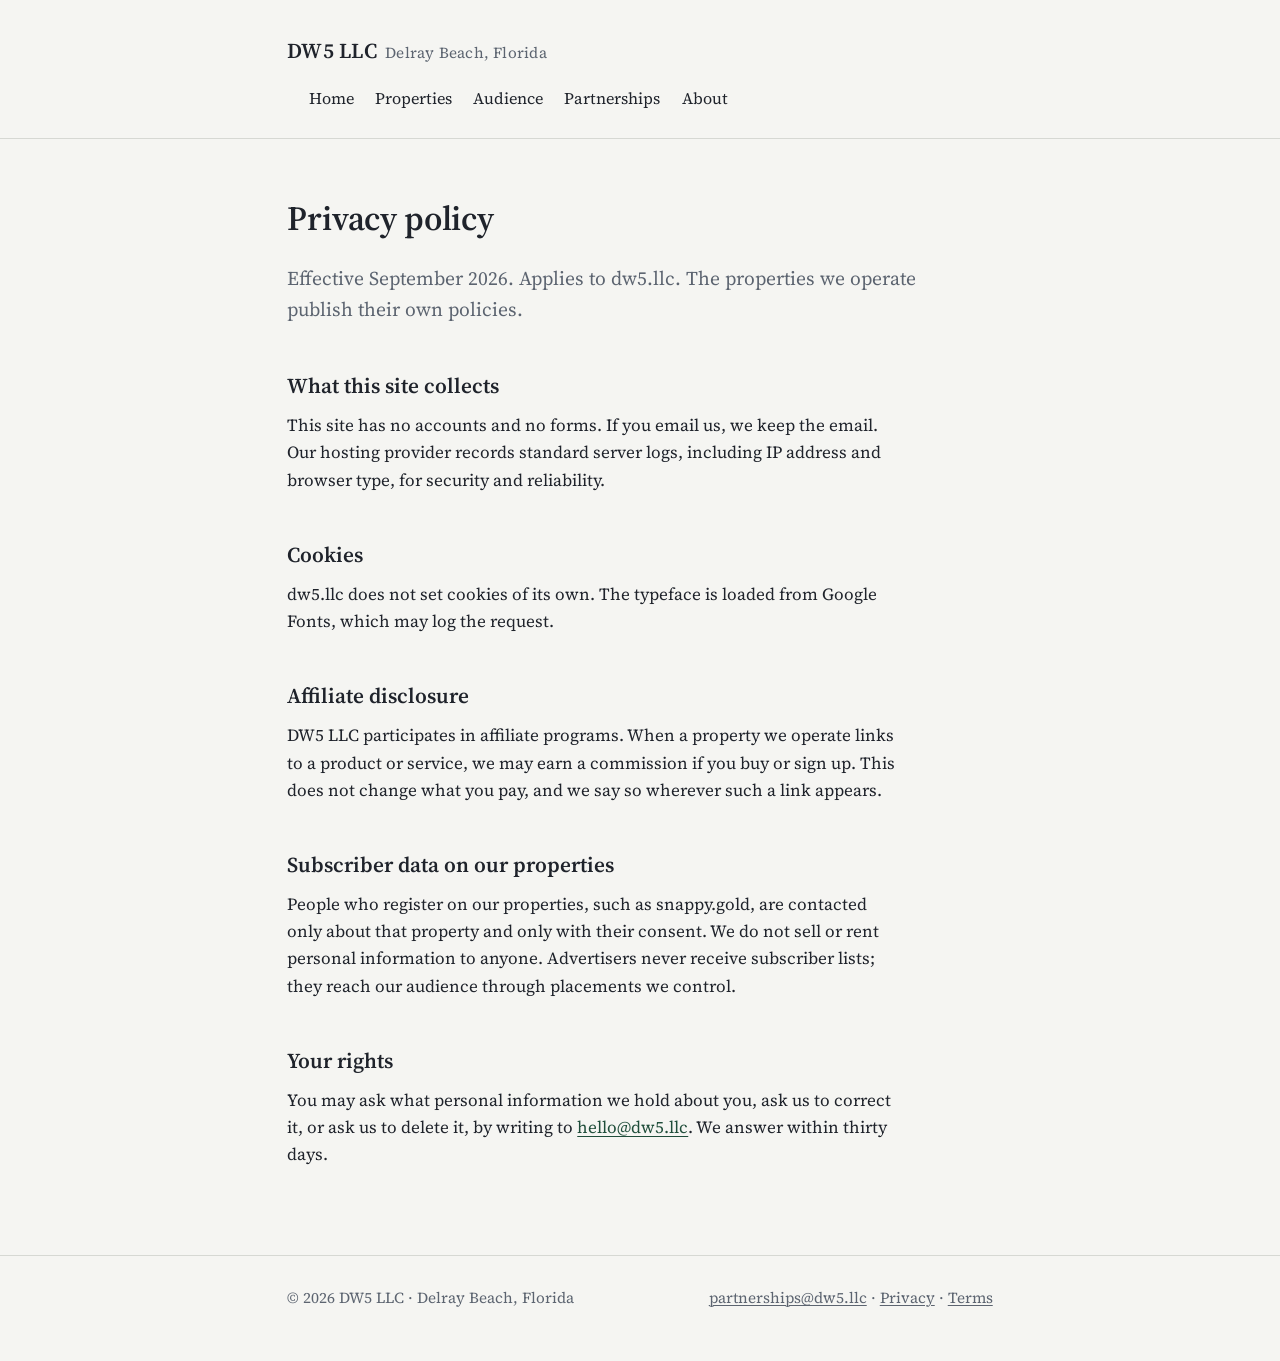
==== privacy.html @ cf7e19b5 "Add files via upload" ====
<!doctype html>
<html lang="en">
<head>
<meta charset="utf-8">
<meta name="viewport" content="width=device-width,initial-scale=1">
<title>Privacy policy — DW5 LLC</title>
<meta name="description" content="Privacy policy for dw5.llc, including our affiliate disclosure.">
<link rel="preconnect" href="https://fonts.googleapis.com"><link rel="preconnect" href="https://fonts.gstatic.com" crossorigin>
<link href="https://fonts.googleapis.com/css2?family=Source+Serif+4:opsz,wght@8..60,400;8..60,600&display=swap" rel="stylesheet">
<link rel="stylesheet" href="styles.css">
</head>
<body>
<header class="site"><div class="wrap">
  <a class="mark" href="index.html">DW5 LLC<small>Delray Beach, Florida</small></a>
  <nav aria-label="Main"><a href="index.html">Home</a><a href="properties.html">Properties</a><a href="audience.html">Audience</a><a href="partnerships.html">Partnerships</a><a href="about.html">About</a></nav>
</div></header>
<main><div class="wrap">

<h1>Privacy policy</h1>
<p class="muted">Effective September 2026. Applies to dw5.llc. The properties we operate publish their own policies.</p>
<h2>What this site collects</h2>
<p>This site has no accounts and no forms. If you email us, we keep the email. Our hosting provider records standard server logs, including IP address and browser type, for security and reliability.</p>
<h2>Cookies</h2>
<p>dw5.llc does not set cookies of its own. The typeface is loaded from Google Fonts, which may log the request.</p>
<h2>Affiliate disclosure</h2>
<p>DW5 LLC participates in affiliate programs. When a property we operate links to a product or service, we may earn a commission if you buy or sign up. This does not change what you pay, and we say so wherever such a link appears.</p>
<h2>Subscriber data on our properties</h2>
<p>People who register on our properties, such as snappy.gold, are contacted only about that property and only with their consent. We do not sell or rent personal information to anyone. Advertisers never receive subscriber lists; they reach our audience through placements we control.</p>
<h2>Your rights</h2>
<p>You may ask what personal information we hold about you, ask us to correct it, or ask us to delete it, by writing to <a href="mailto:hello@dw5.llc">hello@dw5.llc</a>. We answer within thirty days.</p>

</div></main>
<footer class="site"><div class="wrap">
  <div>© 2026 DW5 LLC · Delray Beach, Florida</div>
  <div><a href="mailto:partnerships@dw5.llc">partnerships@dw5.llc</a> · <a href="privacy.html">Privacy</a> · <a href="terms.html">Terms</a></div>
</div></footer>
</body>
</html>
---- styles.css ----
:root{--paper:#F5F5F2;--ink:#1F232B;--slate:#5C6470;--rule:#D6D8D3;--green:#1F4D3A;--maxw:44rem}
*{box-sizing:border-box}
html{font-size:17px;-webkit-text-size-adjust:100%}
body{margin:0;background:var(--paper);color:var(--ink);font-family:"Source Serif 4",Georgia,"Times New Roman",serif;line-height:1.6;font-weight:400}
a{color:var(--green);text-decoration:underline;text-underline-offset:.15em;text-decoration-thickness:1px}
a:hover{text-decoration-thickness:2px}
a:focus-visible,button:focus-visible{outline:2px solid var(--green);outline-offset:3px}
.wrap{max-width:var(--maxw);margin:0 auto;padding:0 1.25rem}
header.site{padding:2rem 0 1.5rem;border-bottom:1px solid var(--rule)}
header.site .wrap{display:flex;align-items:baseline;justify-content:space-between;gap:1rem;flex-wrap:wrap}
.mark{font-weight:600;font-size:1.25rem;letter-spacing:.01em;color:var(--ink);text-decoration:none}
.mark small{font-weight:400;color:var(--slate);margin-left:.5rem;font-size:.9rem}
nav a{color:var(--ink);text-decoration:none;margin-left:1.25rem;font-size:.95rem}
nav a[aria-current="page"]{text-decoration:underline;text-underline-offset:.35em}
nav a:hover{text-decoration:underline;text-underline-offset:.35em}
main{padding:3.5rem 0 4rem}
h1{font-size:2rem;line-height:1.2;font-weight:600;margin:0 0 1.5rem;letter-spacing:-.005em}
h2{font-size:1.25rem;font-weight:600;margin:2.75rem 0 .75rem;line-height:1.3}
h1+p,.lede{font-size:1.15rem;line-height:1.55;color:var(--ink)}
p{margin:0 0 1.1rem;max-width:68ch}
ul{padding-left:1.2rem;max-width:68ch}
li{margin-bottom:.4rem}
.muted{color:var(--slate)}
/* register */
.register{border-top:1px solid var(--rule);margin-top:1.5rem}
.entry{display:grid;grid-template-columns:11rem 1fr;gap:1.5rem;padding:1.4rem 0;border-bottom:1px solid var(--rule)}
.entry .name{font-weight:600;line-height:1.35}
.entry .name a{color:var(--ink);text-decoration:none}
.entry .name a:hover{text-decoration:underline}
.entry .facts{color:var(--slate);font-size:.92rem;line-height:1.5;margin-top:.25rem}
.entry .body p{margin:0 0 .6rem}
.entry .body p:last-child{margin:0}
/* facts list */
dl.facts{display:grid;grid-template-columns:11rem 1fr;gap:.35rem 1.5rem;margin:1rem 0 1.5rem;max-width:68ch}
dl.facts dt{color:var(--slate)}
dl.facts dd{margin:0}
footer.site{border-top:1px solid var(--rule);padding:1.75rem 0 3rem;color:var(--slate);font-size:.9rem}
footer.site .wrap{display:flex;justify-content:space-between;gap:1rem;flex-wrap:wrap}
footer.site a{color:var(--slate)}
@media (max-width:600px){
  html{font-size:16px}
  h1{font-size:1.65rem}
  nav a{margin-left:0;margin-right:1rem}
  .entry,dl.facts{grid-template-columns:1fr;gap:.35rem}
  .entry .facts{margin-bottom:.4rem}
}
@media (prefers-reduced-motion:reduce){*{transition:none!important}}
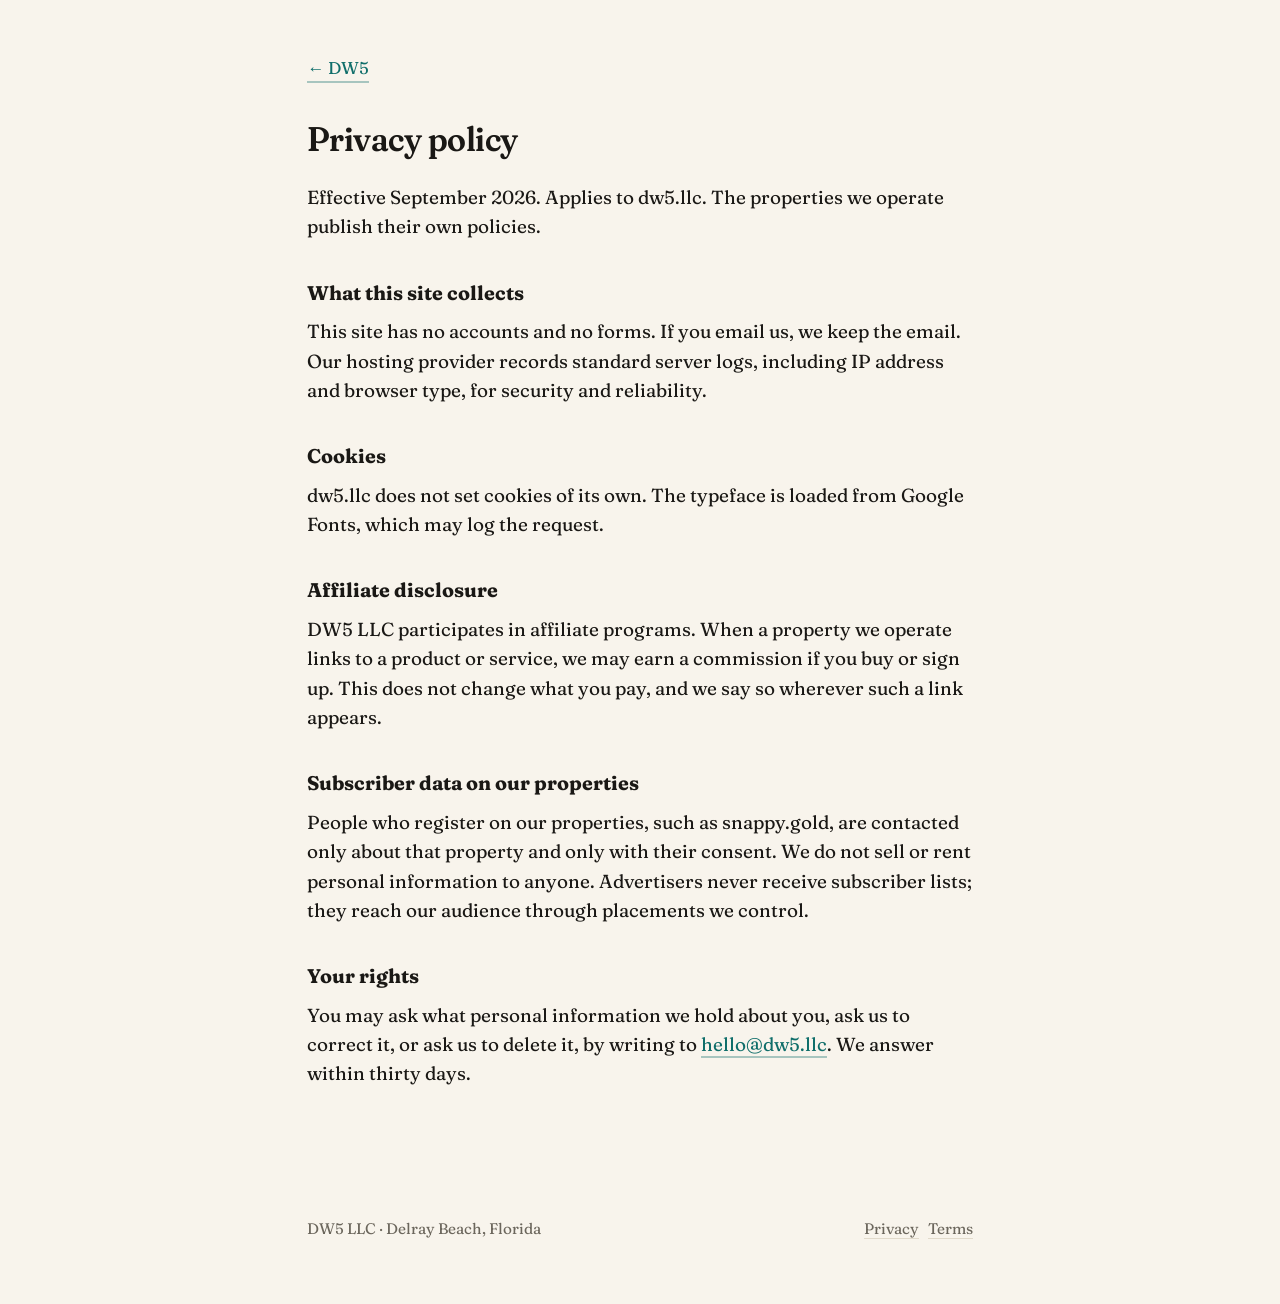
==== commit fc5e27f4: "Add files via upload" ====
--- a/privacy.html
+++ b/privacy.html
@@ -3,18 +3,15 @@
 <head>
 <meta charset="utf-8">
 <meta name="viewport" content="width=device-width,initial-scale=1">
-<title>Privacy policy — DW5 LLC</title>
+<title>Privacy — DW5</title>
 <meta name="description" content="Privacy policy for dw5.llc, including our affiliate disclosure.">
 <link rel="preconnect" href="https://fonts.googleapis.com"><link rel="preconnect" href="https://fonts.gstatic.com" crossorigin>
-<link href="https://fonts.googleapis.com/css2?family=Source+Serif+4:opsz,wght@8..60,400;8..60,600&display=swap" rel="stylesheet">
+<link href="https://fonts.googleapis.com/css2?family=Fraunces:opsz,wght,SOFT,WONK@9..144,400..900,0..100,0..1&display=swap" rel="stylesheet">
 <link rel="stylesheet" href="styles.css">
 </head>
 <body>
-<header class="site"><div class="wrap">
-  <a class="mark" href="index.html">DW5 LLC<small>Delray Beach, Florida</small></a>
-  <nav aria-label="Main"><a href="index.html">Home</a><a href="properties.html">Properties</a><a href="audience.html">Audience</a><a href="partnerships.html">Partnerships</a><a href="about.html">About</a></nav>
-</div></header>
-<main><div class="wrap">
+<main class="legal"><div class="wrap">
+<a class="back" href="/">&larr; DW5</a>
 
 <h1>Privacy policy</h1>
 <p class="muted">Effective September 2026. Applies to dw5.llc. The properties we operate publish their own policies.</p>
@@ -31,8 +28,8 @@
 
 </div></main>
 <footer class="site"><div class="wrap">
-  <div>© 2026 DW5 LLC · Delray Beach, Florida</div>
-  <div><a href="mailto:partnerships@dw5.llc">partnerships@dw5.llc</a> · <a href="privacy.html">Privacy</a> · <a href="terms.html">Terms</a></div>
+  <div>DW5 LLC · Delray Beach, Florida</div>
+  <div><a href="privacy.html">Privacy</a> &nbsp; <a href="terms.html">Terms</a></div>
 </div></footer>
 </body>
 </html>
--- a/styles.css
+++ b/styles.css
@@ -1,47 +1,30 @@
-:root{--paper:#F5F5F2;--ink:#1F232B;--slate:#5C6470;--rule:#D6D8D3;--green:#1F4D3A;--maxw:44rem}
+:root{--paper:#F8F4EC;--ink:#1A1815;--soft:#6B665C;--sea:#0F6E6A;--rule:#E1DACB}
 *{box-sizing:border-box}
-html{font-size:17px;-webkit-text-size-adjust:100%}
-body{margin:0;background:var(--paper);color:var(--ink);font-family:"Source Serif 4",Georgia,"Times New Roman",serif;line-height:1.6;font-weight:400}
-a{color:var(--green);text-decoration:underline;text-underline-offset:.15em;text-decoration-thickness:1px}
-a:hover{text-decoration-thickness:2px}
-a:focus-visible,button:focus-visible{outline:2px solid var(--green);outline-offset:3px}
-.wrap{max-width:var(--maxw);margin:0 auto;padding:0 1.25rem}
-header.site{padding:2rem 0 1.5rem;border-bottom:1px solid var(--rule)}
-header.site .wrap{display:flex;align-items:baseline;justify-content:space-between;gap:1rem;flex-wrap:wrap}
-.mark{font-weight:600;font-size:1.25rem;letter-spacing:.01em;color:var(--ink);text-decoration:none}
-.mark small{font-weight:400;color:var(--slate);margin-left:.5rem;font-size:.9rem}
-nav a{color:var(--ink);text-decoration:none;margin-left:1.25rem;font-size:.95rem}
-nav a[aria-current="page"]{text-decoration:underline;text-underline-offset:.35em}
-nav a:hover{text-decoration:underline;text-underline-offset:.35em}
-main{padding:3.5rem 0 4rem}
-h1{font-size:2rem;line-height:1.2;font-weight:600;margin:0 0 1.5rem;letter-spacing:-.005em}
-h2{font-size:1.25rem;font-weight:600;margin:2.75rem 0 .75rem;line-height:1.3}
-h1+p,.lede{font-size:1.15rem;line-height:1.55;color:var(--ink)}
-p{margin:0 0 1.1rem;max-width:68ch}
-ul{padding-left:1.2rem;max-width:68ch}
-li{margin-bottom:.4rem}
-.muted{color:var(--slate)}
-/* register */
-.register{border-top:1px solid var(--rule);margin-top:1.5rem}
-.entry{display:grid;grid-template-columns:11rem 1fr;gap:1.5rem;padding:1.4rem 0;border-bottom:1px solid var(--rule)}
-.entry .name{font-weight:600;line-height:1.35}
-.entry .name a{color:var(--ink);text-decoration:none}
-.entry .name a:hover{text-decoration:underline}
-.entry .facts{color:var(--slate);font-size:.92rem;line-height:1.5;margin-top:.25rem}
-.entry .body p{margin:0 0 .6rem}
-.entry .body p:last-child{margin:0}
-/* facts list */
-dl.facts{display:grid;grid-template-columns:11rem 1fr;gap:.35rem 1.5rem;margin:1rem 0 1.5rem;max-width:68ch}
-dl.facts dt{color:var(--slate)}
-dl.facts dd{margin:0}
-footer.site{border-top:1px solid var(--rule);padding:1.75rem 0 3rem;color:var(--slate);font-size:.9rem}
-footer.site .wrap{display:flex;justify-content:space-between;gap:1rem;flex-wrap:wrap}
-footer.site a{color:var(--slate)}
-@media (max-width:600px){
-  html{font-size:16px}
-  h1{font-size:1.65rem}
-  nav a{margin-left:0;margin-right:1rem}
-  .entry,dl.facts{grid-template-columns:1fr;gap:.35rem}
-  .entry .facts{margin-bottom:.4rem}
-}
+html{font-size:18px;-webkit-text-size-adjust:100%}
+body{margin:0;background:var(--paper);color:var(--ink);font-family:"Fraunces",Georgia,serif;font-variation-settings:"opsz" 14,"SOFT" 50;line-height:1.55}
+a{color:var(--sea);text-decoration:none;border-bottom:2px solid rgba(15,110,106,.35)}
+a:hover{border-bottom-color:var(--sea)}
+a:focus-visible{outline:2px solid var(--sea);outline-offset:4px}
+.wrap{max-width:40rem;margin:0 auto;padding:0 1.5rem}
+/* wordmark */
+.mark{display:inline-block;font-weight:900;font-size:clamp(4.5rem,14vw,8.5rem);line-height:.9;letter-spacing:-.04em;color:var(--ink);border:0;font-variation-settings:"opsz" 144,"SOFT" 100,"WONK" 1}
+.mark span{color:var(--sea)}
+.tag{margin:.9rem 0 0;color:var(--soft);font-size:1rem}
+header.site{padding:4.5rem 0 3rem}
+main{padding:0 0 3rem}
+h1{font-size:clamp(1.7rem,4.2vw,2.35rem);line-height:1.2;font-weight:600;margin:0 0 1.25rem;letter-spacing:-.015em;font-variation-settings:"opsz" 72,"SOFT" 60}
+p{margin:0 0 1.15rem;max-width:62ch;font-size:1.05rem}
+.about{padding:1.5rem 0 2.5rem;border-top:1px solid var(--rule)}
+.contact{padding:2.25rem 0 0;border-top:1px solid var(--rule)}
+.contact h2{font-size:1rem;color:var(--soft);font-weight:400;margin:0 0 .6rem}
+.contact a.big{font-size:clamp(1.4rem,4vw,2rem);font-weight:600;letter-spacing:-.01em;display:inline-block;margin-bottom:.25rem;border-bottom-width:3px}
+.contact p{margin-top:.4rem}
+footer.site{padding:3rem 0 3.5rem;color:var(--soft);font-size:.85rem}
+footer.site a{color:var(--soft);border-bottom:1px solid var(--rule)}
+footer.site .wrap{display:flex;justify-content:space-between;flex-wrap:wrap;gap:.75rem}
+.legal{padding:3rem 0}
+.legal h1{font-size:1.9rem}
+.legal h2{font-size:1.1rem;margin:2rem 0 .5rem}
+.legal .back{display:inline-block;margin-bottom:2rem;font-size:.95rem}
+@media (max-width:600px){html{font-size:17px}header.site{padding-top:3rem}}
 @media (prefers-reduced-motion:reduce){*{transition:none!important}}
